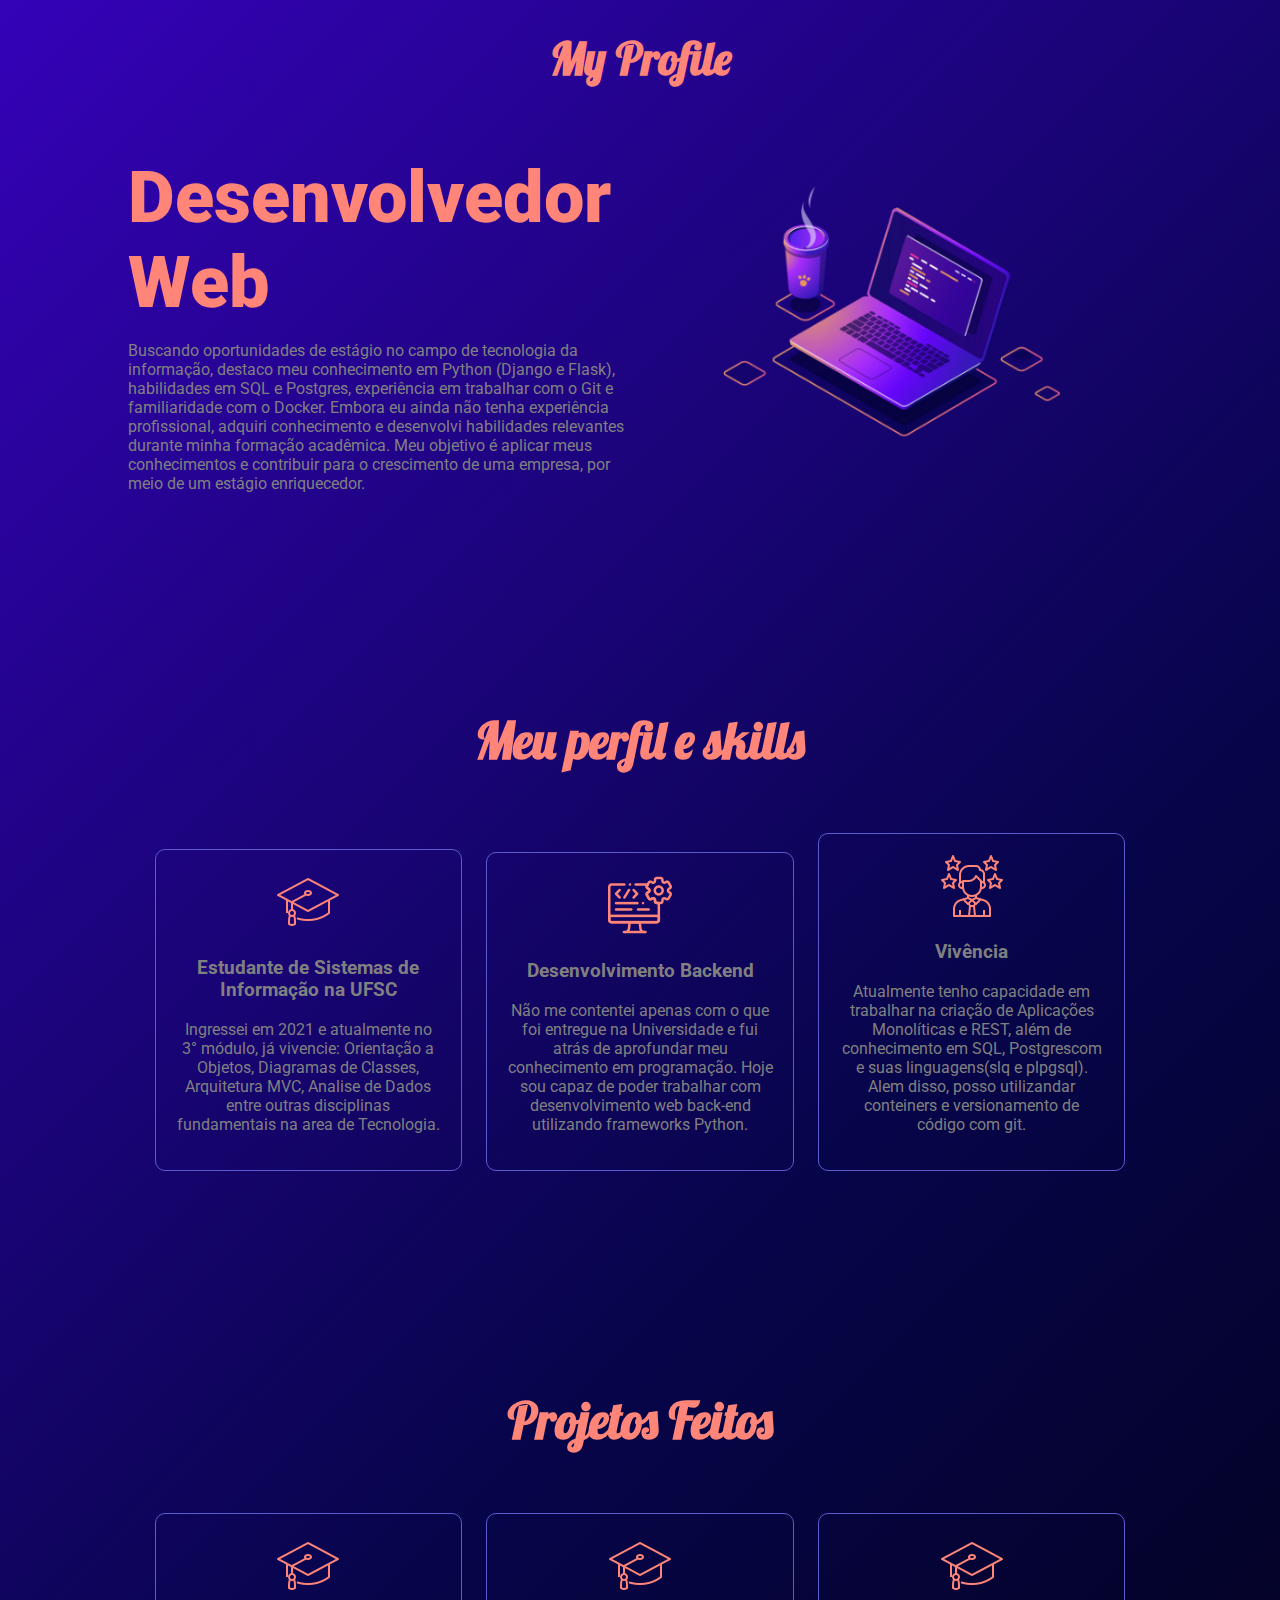
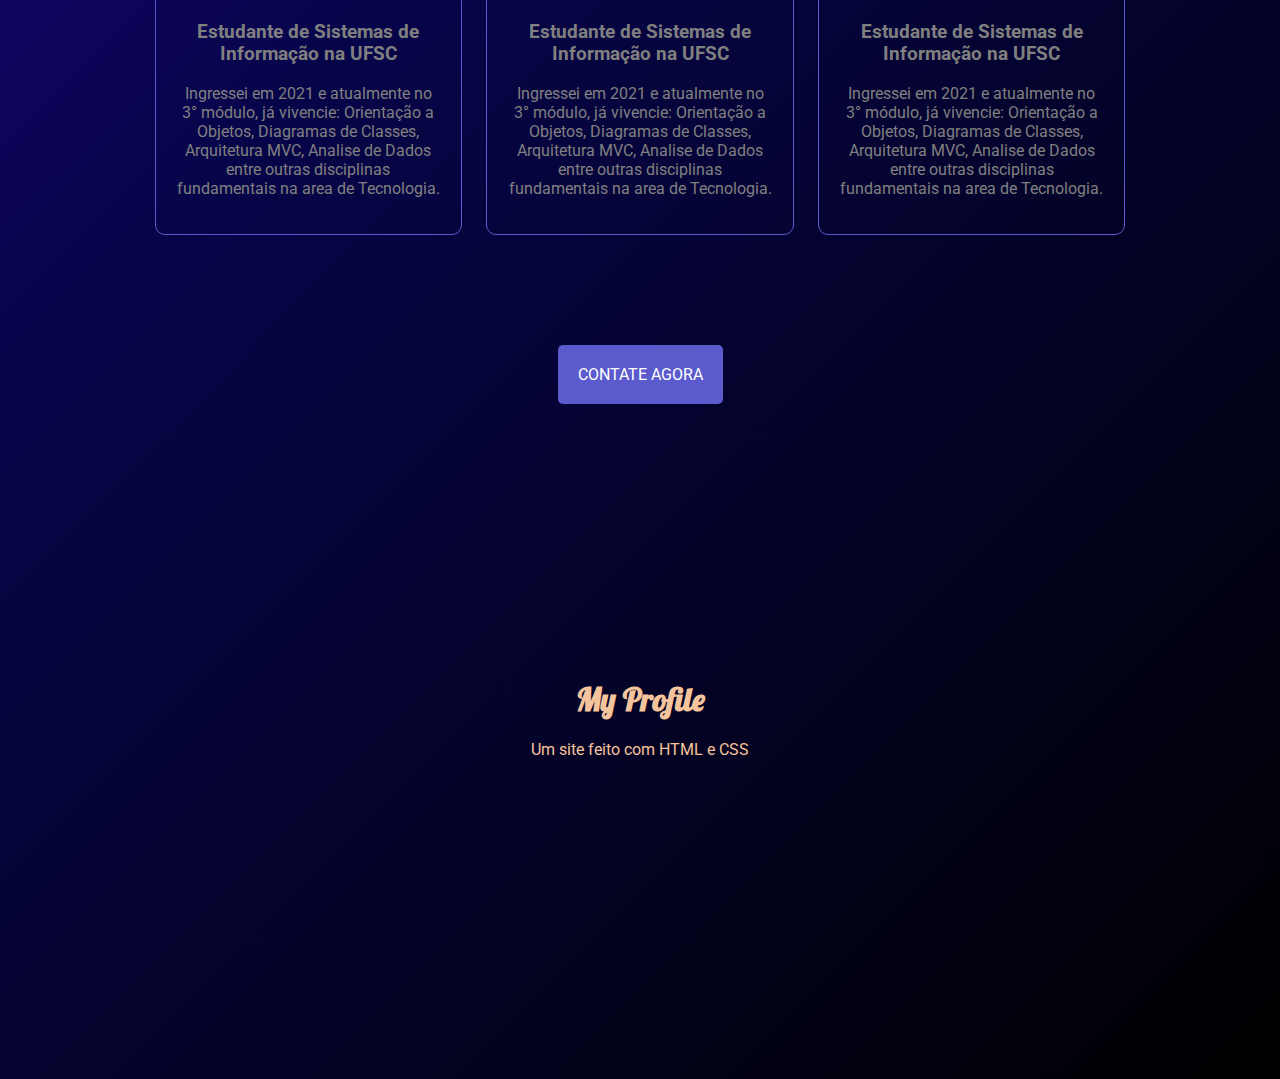
==== index.html @ 500d5094 "adicionando nova section" ====
<!DOCTYPE html>
<html lang="pt-br">
<head>
	<meta charset="UTF-8">
	<meta http-equiv="X-UA-Compatible" content="IE=edge">
	<meta name="viewport" content="width=device-width, initial-scale=1.0">
	<meta name="description" content="Um site de apresentação pessoal">
	<meta name="keywords" content="Python, CSS, HTML, Desenvolvedor Back-end">

	<link rel="stylesheet" href="css/estilo.css">
	<link rel="stylesheet" href="css/responsivo.css"> 
	<title>My Profile</title>
</head>
<body>
	<nav class="navbar">
		<div class="logo">
			<h1>My Profile</h1>
		</div>
		
	</nav>
	<header class="header">
		<div class="headline">
			<!-- tyle="font-size: 72px;" -->
			<h2>Desenvolvedor Web</h2>
			<p>Buscando oportunidades de estágio no campo de tecnologia da informação, 
				destaco meu conhecimento em Python (Django e Flask), habilidades em SQL 
				e Postgres, experiência em trabalhar com o Git e familiaridade com o Docker. 
				Embora eu ainda não tenha experiência profissional, adquiri conhecimento
				e desenvolvi habilidades relevantes durante minha formação acadêmica. 
				Meu objetivo é aplicar meus conhecimentos e contribuir para o crescimento 
				de uma empresa, por meio de um estágio enriquecedor. 
			</p>
		</div>
		<div class="img-headline">
			<img style="max-width: 90%;" src="image/Developer_.png" alt="">
		</div>
	</header>
	<section>
		<h2>Meu perfil e skills</h2>
		<div class="servicos">
			<div class="card">
				<div class="card-text">
					<img src="image/university.png">
					<h3>Estudante de Sistemas de Informação na UFSC</h3>
					<p>Ingressei em 2021 e atualmente no 3° módulo, já vivencie: 
						Orientação a Objetos, Diagramas de Classes, Arquitetura MVC, 
						Analise de Dados entre outras disciplinas fundamentais na area
						de Tecnologia.
					</p>
				</div>
				<!-- <div class="card-ocult">
					<h3>Previsão</h3>
					<p> A previsão de Formatura esta para o primeiro semestre de 2026.
					</p>
				</div> -->
			</div>
			<div class="card">
				<div class="card-text">
					<img src="image/desenvolvedor-de-software.png">
					<h3>Desenvolvimento Backend</h3>
					<p> Não me contentei apenas com o que foi entregue na Universidade e fui 
						atrás de aprofundar meu conhecimento em programação. Hoje sou capaz de poder
						trabalhar com desenvolvimento web back-end utilizando frameworks Python.
					</p>
				</div>
				<!-- <div class="card-ocult">
					<h3>Tecnologias como:</h3>
					<p>utilizando os frameworks: Django e Flask além de PostgreSQL, Docker, Sistema Operacional Linux,
						Git e Github.
					</p>
				</div> -->
			</div>
			<div class="card">
				<div class="card-text">
					<img src="image/experiencia.png">
					<h3>Vivência</h3>
					<p> Atualmente tenho capacidade em trabalhar na criação de Aplicações Monolíticas
						e REST, além de conhecimento em SQL, Postgrescom e suas linguagens(slq e plpgsql). 
						Alem disso, posso utilizandar conteiners e versionamento de código com git.
					</p>
				</div>
				<!-- <div class="card-ocult">
					<h3>Outro</h3>
					<p>Fora a bagagem teorica sobre estruturade dados, protocolos HTTP </p>
				</div> -->
			</div>
		</div>
	</section>

	<section>
		<h2>Projetos Feitos</h2>
		<div class="projects">
			<div class="card">
				<div class="card-text">
					<img src="image/university.png">
					<h3>Estudante de Sistemas de Informação na UFSC</h3>
					<p>Ingressei em 2021 e atualmente no 3° módulo, já vivencie: 
						Orientação a Objetos, Diagramas de Classes, Arquitetura MVC, 
						Analise de Dados entre outras disciplinas fundamentais na area
						de Tecnologia.
					</p>
				</div>
			</div>
			<div class="card">
				<div class="card-text">
					<img src="image/university.png">
					<h3>Estudante de Sistemas de Informação na UFSC</h3>
					<p>Ingressei em 2021 e atualmente no 3° módulo, já vivencie: 
						Orientação a Objetos, Diagramas de Classes, Arquitetura MVC, 
						Analise de Dados entre outras disciplinas fundamentais na area
						de Tecnologia.
					</p>
				</div>
			</div>
			<div class="card">
				<div class="card-text">
					<img src="image/university.png">
					<h3>Estudante de Sistemas de Informação na UFSC</h3>
					<p>Ingressei em 2021 e atualmente no 3° módulo, já vivencie: 
						Orientação a Objetos, Diagramas de Classes, Arquitetura MVC, 
						Analise de Dados entre outras disciplinas fundamentais na area
						de Tecnologia.
					</p>
				</div>
			</div>

		</div>
		<div class="buttom">
			<a href="https://www.linkedin.com/in/gabrielcorreaterra/" class="contact-btn">Contate Agora</a>
		</div>
	</section>

	<footer>
		<div class="logo-rodape">
			<h1>My Profile</h1>
			<p>Um site feito com HTML e CSS </p>
		</div>
	</footer>
</body>
</html>
---- css/estilo.css ----
@import url('https://fonts.googleapis.com/css2?family=Lobster&family=Roboto:ital,wght@0,100;0,300;0,400;0,500;0,700;0,900;1,100;1,300;1,400;1,500;1,700;1,900&display=swap');

*{
	box-sizing: border-box;        /* O box-sizing com o valor border-box faz com que o navegador não calcule a dimensão de um elemento somando bordas e margens com altura e largura. */
}

body{
	margin: 0;
	font-family: 'Roboto', sans-serif;
	/* background-color: #07054a; */
	background-image: linear-gradient(135deg,#3502b8, #07054a,black );
}

.navbar{
	height: 100px;
	display: flex;
	flex-flow: row wrap;
	justify-content:center;
	align-items: center;
}

.logo{
	flex:20%;
	/* border: 1px solid red; */
	/* margin-left: 0%; */
	text-align: center;
}

.logo h1{
	font-family: 'Lobster', cursive;
	color: #ff8578;
	font-size:45px;
}
.header{
	height: auto;
	display: flex;
	flex-flow: row wrap;
	justify-content: center;
	align-items: center;
}
.headline{
	margin-left: 10%;            
	flex: 40%;
}
.headline p {
	color: grey;
	text-align: left;
}
.headline h2{
	font-weight: 900;
	font-size: 72px;
	color: #ff8578;
	padding: 0;
	margin: 0;
}
.img-headline {
	margin-right: 10%;
	flex: 40%;
	/* border: 1px solid deeppink; */
	text-align: center;

}
section{
	display: inline-block;
	margin-top: 80px;
	/* border: 1px solid black; */
	margin-left: 5%;
	margin-right: 5%;
	width: 90%;
	text-align: center;
	padding: 5%;
	color: grey;
}
section h2{
	width: 100%;
	font-size: 50px;
	margin: 0;
	font-family:'Lobster', cursive;
	font-weight: bold;
	color:#ff8578;
}

.servicos{
	display: inline-block;
	margin-top: 5%;
}

.card{
	display: inline-block;
	width: 30%;
	padding: 20px;
	margin: 1%;
	border: 1px solid #5b5bcd;
	border-radius: 10px;
	cursor: default;
}

/* .card-ocult {
	display: none;
	
} */
/* isso é diferente de 'visibility ocunto ou hidden pois fica uma lacuna*/
/* 6:35:02 */
.card:hover {
	background-color: #5b5bcd;
	color: white;
	/* padding: 30px; */

}
/* .card:hover img{
	display: none;
} */
/* .card:hover .card-text{               sem espaçamento sem funcionalidade
	display: none;
} */
/* .card:hover .card-ocult{
	display: block;
	padding: 50px;
} */
.projects{
	display: inline-block;
	margin-top: 5%;
}
.buttom {
	margin: 100px;
	height: 100px;
}

.contact-btn {
	background: #5b5bcd;
	padding: 20px;
	color: white;
	text-transform: uppercase;
	border-radius: 5px;
	text-decoration: none;
	display: inline-block;
}

.contact-btn:hover {
	background: #ff8578;
}

footer{
	margin-top: 70px;
	height: 400px;
	/* background-image: linear-gradient(180deg,#5b5bcd,#3b3b96,black ); */
	text-align: center;
	/* border-top: 5px solid #5b5bcd; */

}
.logo-rodape{
	color: rgb(245, 196, 156);
}
.logo-rodape h1{
	font-family: 'Lobster', cursive;
	color: rgb(245, 196, 156);
}
---- css/responsivo.css ----
@media screen and (max-width:1000px){      /* a baixo de 1005 o que vai acontecer*/
	.navbar{
		position: relative;
	}
	
	.logo{
		margin: 0;
		text-align: center;
	}
	.header{
		padding-top: 50px;

	}
	.headline{
		flex: 100%;
		margin-right: 5%;
		text-align: center;
	}
	.headline p{
		text-align: center;
	}
	.img-headline{
		flex: 100%;
		padding: 5%;
		text-align: center;
	}
	.servicos{
		padding: 5%;
	}
	.card{
		width: 100%;
	}
}
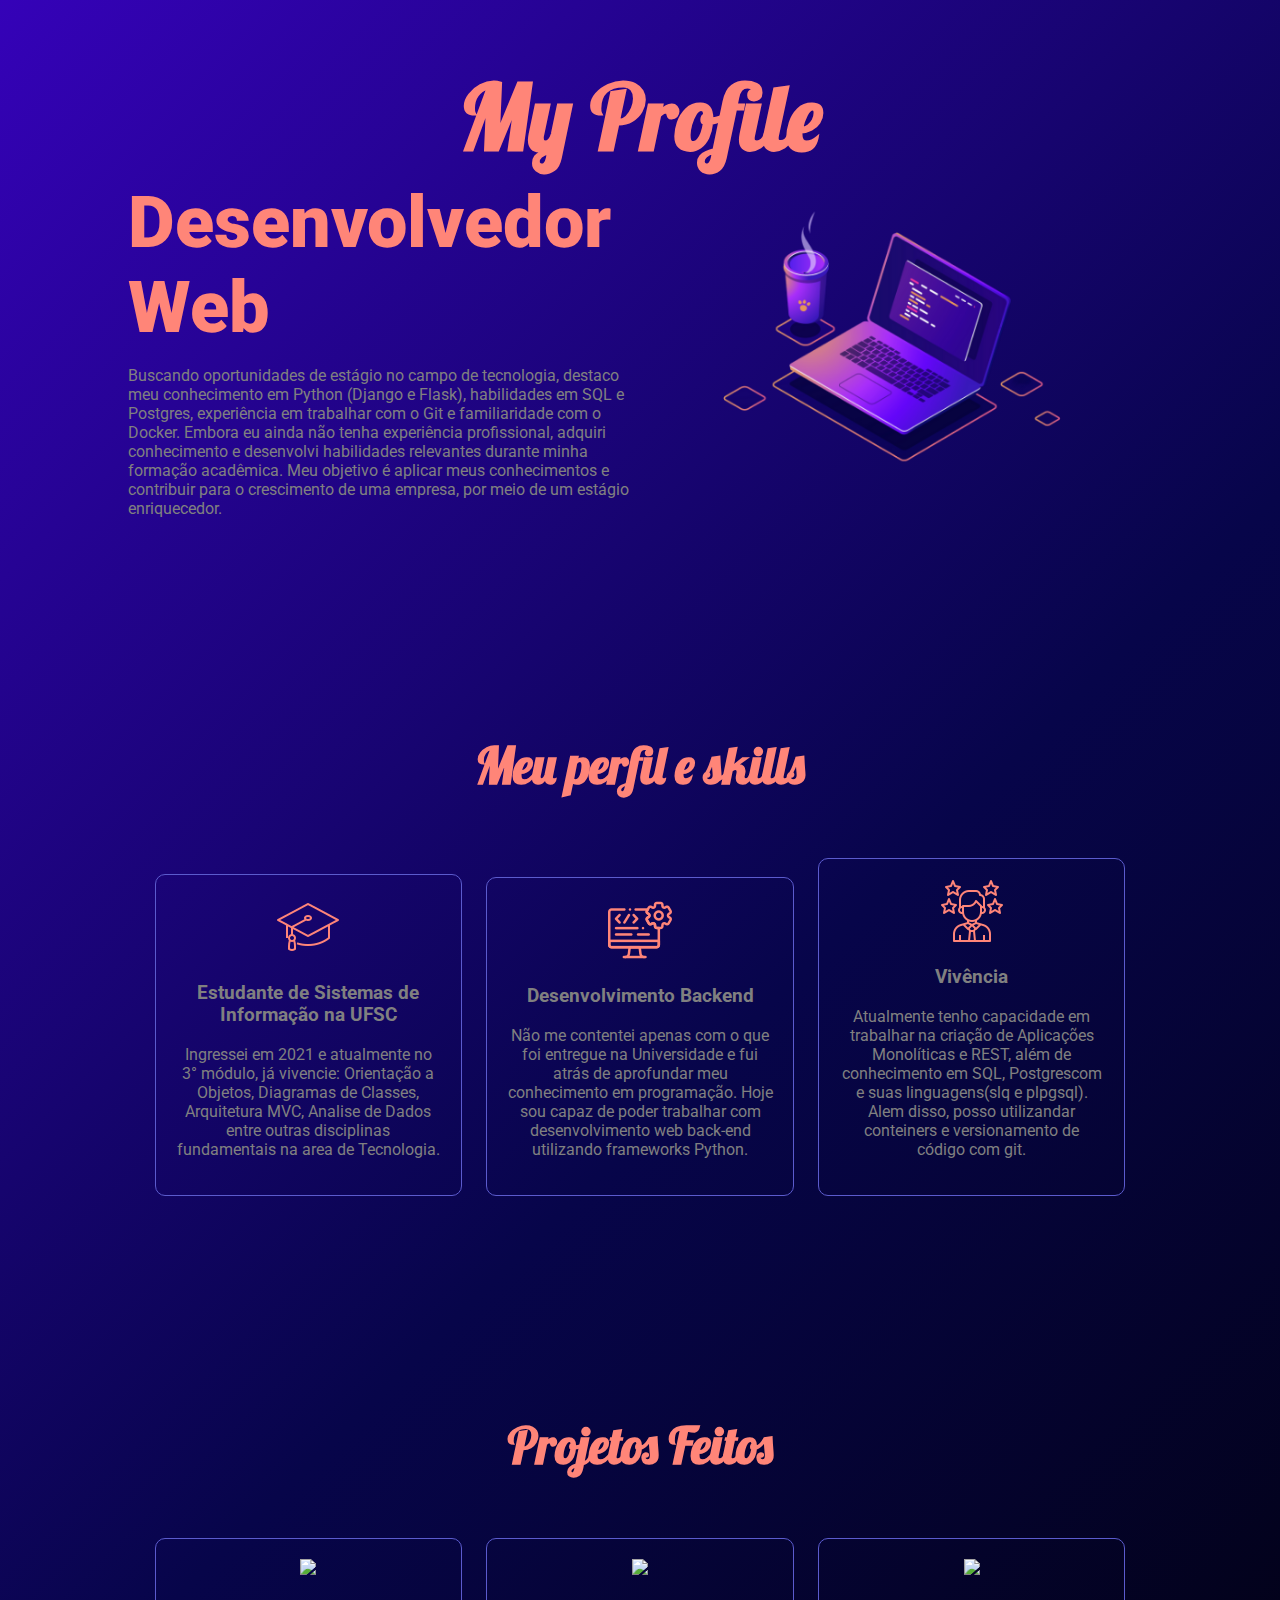
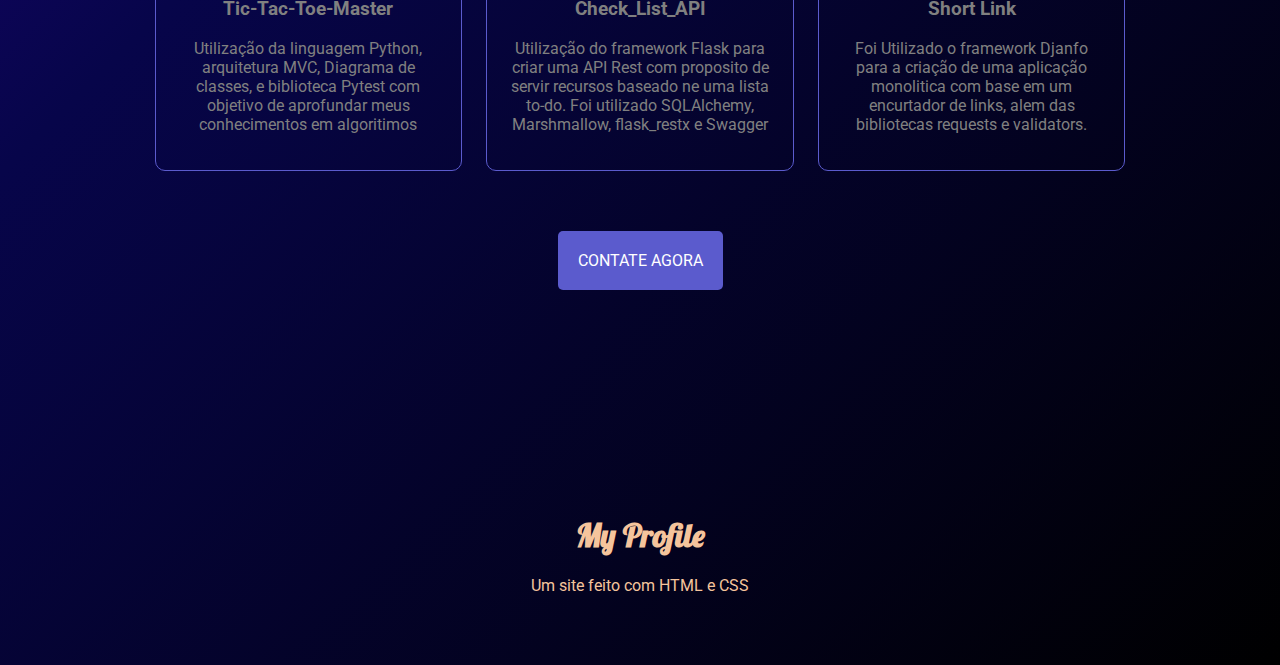
==== commit 6d03f81e: "responsividade" ====
--- a/index.html
+++ b/index.html
@@ -16,13 +16,11 @@
 		<div class="logo">
 			<h1>My Profile</h1>
 		</div>
-		
-	</nav>
+	</nav> 
 	<header class="header">
 		<div class="headline">
-			<!-- tyle="font-size: 72px;" -->
 			<h2>Desenvolvedor Web</h2>
-			<p>Buscando oportunidades de estágio no campo de tecnologia da informação, 
+			<p>Buscando oportunidades de estágio no campo de tecnologia, 
 				destaco meu conhecimento em Python (Django e Flask), habilidades em SQL 
 				e Postgres, experiência em trabalhar com o Git e familiaridade com o Docker. 
 				Embora eu ainda não tenha experiência profissional, adquiri conhecimento
@@ -48,11 +46,6 @@
 						de Tecnologia.
 					</p>
 				</div>
-				<!-- <div class="card-ocult">
-					<h3>Previsão</h3>
-					<p> A previsão de Formatura esta para o primeiro semestre de 2026.
-					</p>
-				</div> -->
 			</div>
 			<div class="card">
 				<div class="card-text">
@@ -63,12 +56,6 @@
 						trabalhar com desenvolvimento web back-end utilizando frameworks Python.
 					</p>
 				</div>
-				<!-- <div class="card-ocult">
-					<h3>Tecnologias como:</h3>
-					<p>utilizando os frameworks: Django e Flask além de PostgreSQL, Docker, Sistema Operacional Linux,
-						Git e Github.
-					</p>
-				</div> -->
 			</div>
 			<div class="card">
 				<div class="card-text">
@@ -79,10 +66,6 @@
 						Alem disso, posso utilizandar conteiners e versionamento de código com git.
 					</p>
 				</div>
-				<!-- <div class="card-ocult">
-					<h3>Outro</h3>
-					<p>Fora a bagagem teorica sobre estruturade dados, protocolos HTTP </p>
-				</div> -->
 			</div>
 		</div>
 	</section>
@@ -90,43 +73,39 @@
 	<section>
 		<h2>Projetos Feitos</h2>
 		<div class="projects">
-			<div class="card">
-				<div class="card-text">
-					<img src="image/university.png">
-					<h3>Estudante de Sistemas de Informação na UFSC</h3>
-					<p>Ingressei em 2021 e atualmente no 3° módulo, já vivencie: 
-						Orientação a Objetos, Diagramas de Classes, Arquitetura MVC, 
-						Analise de Dados entre outras disciplinas fundamentais na area
-						de Tecnologia.
+			<a href="https://github.com/GabrielTerra55/Tic-Tac-Toe-Master" class="card project" target="_blank" >
+				<div>
+					<img src="image/project.png">
+					<h3>Tic-Tac-Toe-Master</h3>
+					<p>Utilização da linguagem Python, arquitetura MVC, 
+						Diagrama de classes, e biblioteca Pytest com objetivo 
+						de aprofundar meus conhecimentos em algoritimos
 					</p>
 				</div>
-			</div>
-			<div class="card">
-				<div class="card-text">
-					<img src="image/university.png">
-					<h3>Estudante de Sistemas de Informação na UFSC</h3>
-					<p>Ingressei em 2021 e atualmente no 3° módulo, já vivencie: 
-						Orientação a Objetos, Diagramas de Classes, Arquitetura MVC, 
-						Analise de Dados entre outras disciplinas fundamentais na area
-						de Tecnologia.
+			</a>
+			<a href="https://github.com/GabrielTerra55/Check_list_API" class="card project" target="_blank">
+				<div>
+					<img src="image/project.png">
+					<h3>Check_List_API</h3>
+					<p>Utilização do framework Flask para criar uma API Rest com 
+						proposito de servir recursos baseado ne uma lista to-do.
+						Foi utilizado SQLAlchemy, Marshmallow, flask_restx e Swagger
 					</p>
 				</div>
-			</div>
-			<div class="card">
-				<div class="card-text">
-					<img src="image/university.png">
-					<h3>Estudante de Sistemas de Informação na UFSC</h3>
-					<p>Ingressei em 2021 e atualmente no 3° módulo, já vivencie: 
-						Orientação a Objetos, Diagramas de Classes, Arquitetura MVC, 
-						Analise de Dados entre outras disciplinas fundamentais na area
-						de Tecnologia.
+			</a>
+			<a href="https://github.com/GabrielTerra55/Short_Link" class="card project" target="_blank">
+				<div >
+					<img src="image/project.png">
+					<h3>Short Link</h3>
+					<p> Foi Utilizado o framework Djanfo para a criação de uma 
+						aplicação monolitica com base em um encurtador de links, 
+						alem das bibliotecas requests e validators.
 					</p>
 				</div>
-			</div>
-
+			</a>
 		</div>
 		<div class="buttom">
-			<a href="https://www.linkedin.com/in/gabrielcorreaterra/" class="contact-btn">Contate Agora</a>
+			<a href="https://www.linkedin.com/in/gabrielcorreaterra/" class="contact-btn" >Contate Agora</a>
 		</div>
 	</section>
 
--- a/css/estilo.css
+++ b/css/estilo.css
@@ -13,20 +13,15 @@
 
 .navbar{
 	height: 100px;
+	width: auto;
 	display: flex;
 	flex-flow: row wrap;
 	justify-content:center;
 	align-items: center;
+	margin-bottom: 25px;
 }
 
 .logo{
-	flex:20%;
-	/* border: 1px solid red; */
-	/* margin-left: 0%; */
-	text-align: center;
-}
-
-.logo h1{
 	font-family: 'Lobster', cursive;
 	color: #ff8578;
 	font-size:45px;
@@ -39,7 +34,7 @@
 	align-items: center;
 }
 .headline{
-	margin-left: 10%;            
+	margin-left: 10%;             
 	flex: 40%;
 }
 .headline p {
@@ -93,36 +88,25 @@
 	border: 1px solid #5b5bcd;
 	border-radius: 10px;
 	cursor: default;
+	text-decoration: none;
 }
-
-/* .card-ocult {
-	display: none;
-	
-} */
-/* isso é diferente de 'visibility ocunto ou hidden pois fica uma lacuna*/
-/* 6:35:02 */
 .card:hover {
 	background-color: #5b5bcd;
 	color: white;
 	/* padding: 30px; */
 
 }
-/* .card:hover img{
-	display: none;
-} */
-/* .card:hover .card-text{               sem espaçamento sem funcionalidade
-	display: none;
-} */
-/* .card:hover .card-ocult{
-	display: block;
-	padding: 50px;
-} */
+
 .projects{
 	display: inline-block;
 	margin-top: 5%;
 }
+.project{
+	color: gray;
+	cursor: pointer;
+}
 .buttom {
-	margin: 100px;
+	margin: 50px;
 	height: 100px;
 }
 
@@ -142,11 +126,8 @@
 
 footer{
 	margin-top: 70px;
-	height: 400px;
-	/* background-image: linear-gradient(180deg,#5b5bcd,#3b3b96,black ); */
+	height: 150px;
 	text-align: center;
-	/* border-top: 5px solid #5b5bcd; */
-
 }
 .logo-rodape{
 	color: rgb(245, 196, 156);
--- a/css/responsivo.css
+++ b/css/responsivo.css
@@ -1,4 +1,4 @@
-@media screen and (max-width:1000px){      /* a baixo de 1005 o que vai acontecer*/
+@media screen and (max-width:1024px){   
 	.navbar{
 		position: relative;
 	}
@@ -16,6 +16,7 @@
 		margin-right: 5%;
 		text-align: center;
 	}
+	
 	.headline p{
 		text-align: center;
 	}
@@ -24,10 +25,58 @@
 		padding: 5%;
 		text-align: center;
 	}
-	.servicos{
-		padding: 5%;
-	}
 	.card{
 		width: 100%;
 	}
-}+}
+@media (max-width: 768px) {
+	body {
+	  font-size: 14px;
+	}
+  
+	.navbar {
+	  height: 80px;
+	}
+  
+	.logo {
+	  font-size: 30px;
+	}
+  
+	.headline {
+		display: none;
+	  } 
+
+  
+	.img-headline {
+	  margin-right: 0;
+	  flex: 100%;
+	}
+  
+	section {
+	  margin-top: 40px;
+	  padding: 2%;
+	}
+  
+	section h2 {
+	  font-size: 40px;
+	}
+  
+	.card {
+	  width: 100%;
+	  margin: 2% 0;
+	}
+  
+	.buttom {
+	  margin: 30px;
+	  height: 80px;
+	}
+  
+	footer {
+	  margin-top: 50px;
+	  height: 300px;
+	}
+  
+	.logo-rodape h1 {
+	  font-size: 30px;
+	}
+  }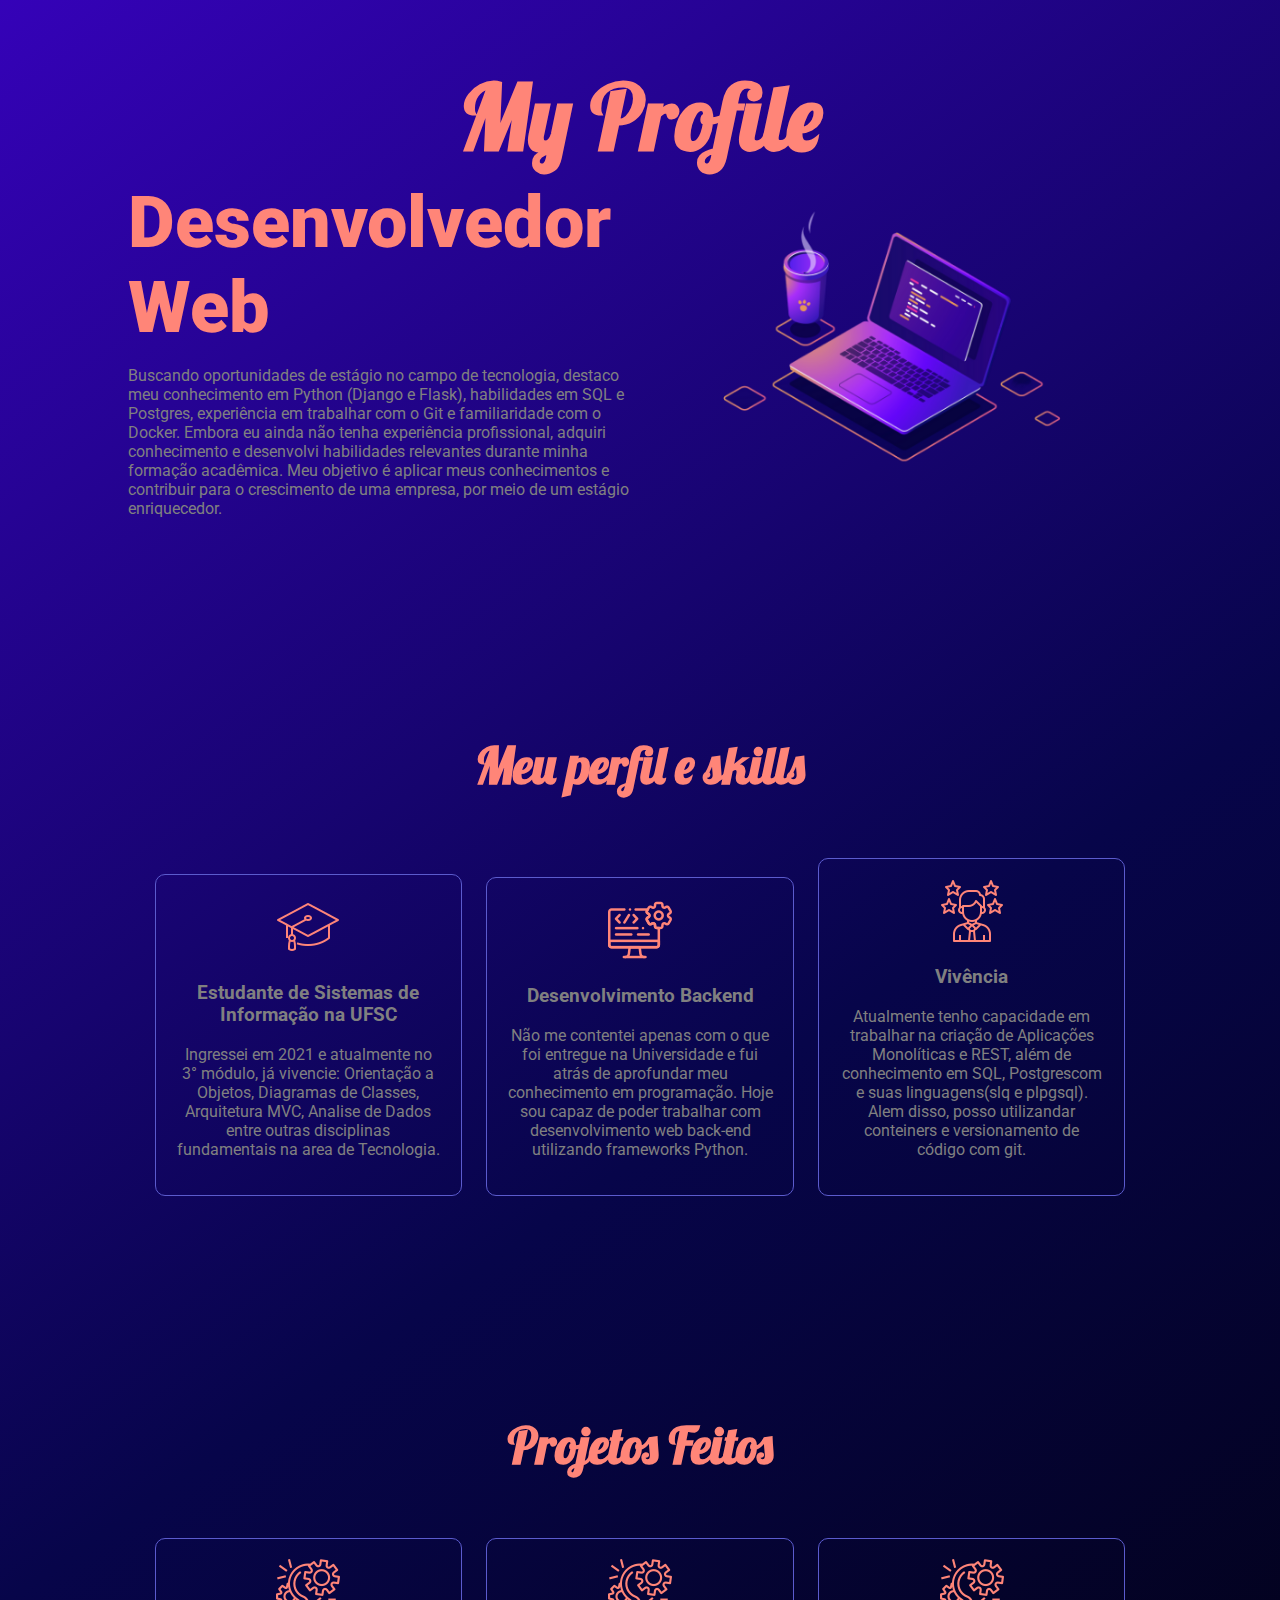
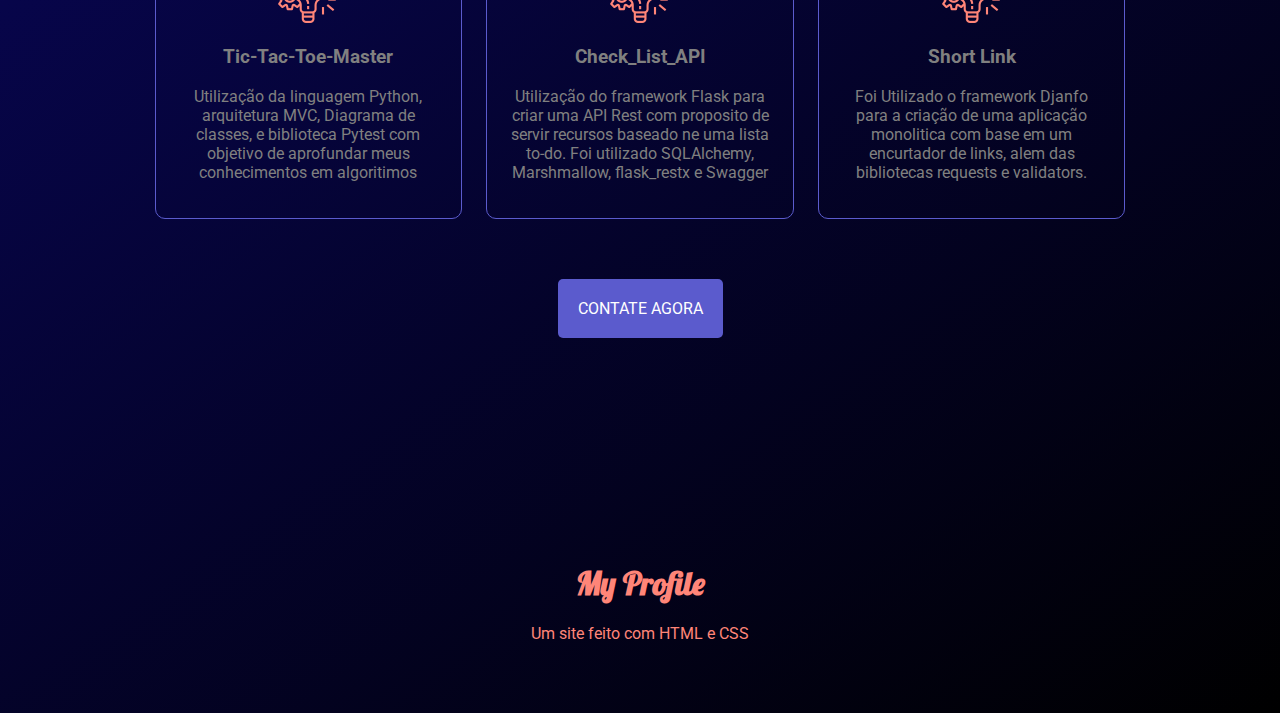
==== commit e2cac293: "icone e formatação" ====
--- a/index.html
+++ b/index.html
@@ -7,6 +7,7 @@
 	<meta name="description" content="Um site de apresentação pessoal">
 	<meta name="keywords" content="Python, CSS, HTML, Desenvolvedor Back-end">
 
+	<link rel="icon" href="image/code.png" type="image/png">
 	<link rel="stylesheet" href="css/estilo.css">
 	<link rel="stylesheet" href="css/responsivo.css"> 
 	<title>My Profile</title>
@@ -30,7 +31,7 @@
 			</p>
 		</div>
 		<div class="img-headline">
-			<img style="max-width: 90%;" src="image/Developer_.png" alt="">
+			<img style="max-width: 90%;" src="image/Developer_.png" alt="Developer">
 		</div>
 	</header>
 	<section>
@@ -38,7 +39,7 @@
 		<div class="servicos">
 			<div class="card">
 				<div class="card-text">
-					<img src="image/university.png">
+					<img src="image/university.png" alt="university">
 					<h3>Estudante de Sistemas de Informação na UFSC</h3>
 					<p>Ingressei em 2021 e atualmente no 3° módulo, já vivencie: 
 						Orientação a Objetos, Diagramas de Classes, Arquitetura MVC, 
@@ -59,7 +60,7 @@
 			</div>
 			<div class="card">
 				<div class="card-text">
-					<img src="image/experiencia.png">
+					<img src="image/experiencia.png" alt="Experiencia">
 					<h3>Vivência</h3>
 					<p> Atualmente tenho capacidade em trabalhar na criação de Aplicações Monolíticas
 						e REST, além de conhecimento em SQL, Postgrescom e suas linguagens(slq e plpgsql). 
@@ -75,7 +76,7 @@
 		<div class="projects">
 			<a href="https://github.com/GabrielTerra55/Tic-Tac-Toe-Master" class="card project" target="_blank" >
 				<div>
-					<img src="image/project.png">
+					<img src="image/project.png" alt="Project">
 					<h3>Tic-Tac-Toe-Master</h3>
 					<p>Utilização da linguagem Python, arquitetura MVC, 
 						Diagrama de classes, e biblioteca Pytest com objetivo 
@@ -85,7 +86,7 @@
 			</a>
 			<a href="https://github.com/GabrielTerra55/Check_list_API" class="card project" target="_blank">
 				<div>
-					<img src="image/project.png">
+					<img src="image/project.png" alt="Project">
 					<h3>Check_List_API</h3>
 					<p>Utilização do framework Flask para criar uma API Rest com 
 						proposito de servir recursos baseado ne uma lista to-do.
@@ -95,7 +96,7 @@
 			</a>
 			<a href="https://github.com/GabrielTerra55/Short_Link" class="card project" target="_blank">
 				<div >
-					<img src="image/project.png">
+					<img src="image/project.png" alt="Project">
 					<h3>Short Link</h3>
 					<p> Foi Utilizado o framework Djanfo para a criação de uma 
 						aplicação monolitica com base em um encurtador de links, 
--- a/css/estilo.css
+++ b/css/estilo.css
@@ -8,7 +8,7 @@
 	margin: 0;
 	font-family: 'Roboto', sans-serif;
 	/* background-color: #07054a; */
-	background-image: linear-gradient(135deg,#3502b8, #07054a,black );
+	background-image: linear-gradient(145deg,#3502b8, #07054a,black );
 }
 
 .navbar{
@@ -130,9 +130,8 @@
 	text-align: center;
 }
 .logo-rodape{
-	color: rgb(245, 196, 156);
+	color: #ff8578;
 }
 .logo-rodape h1{
 	font-family: 'Lobster', cursive;
-	color: rgb(245, 196, 156);
 }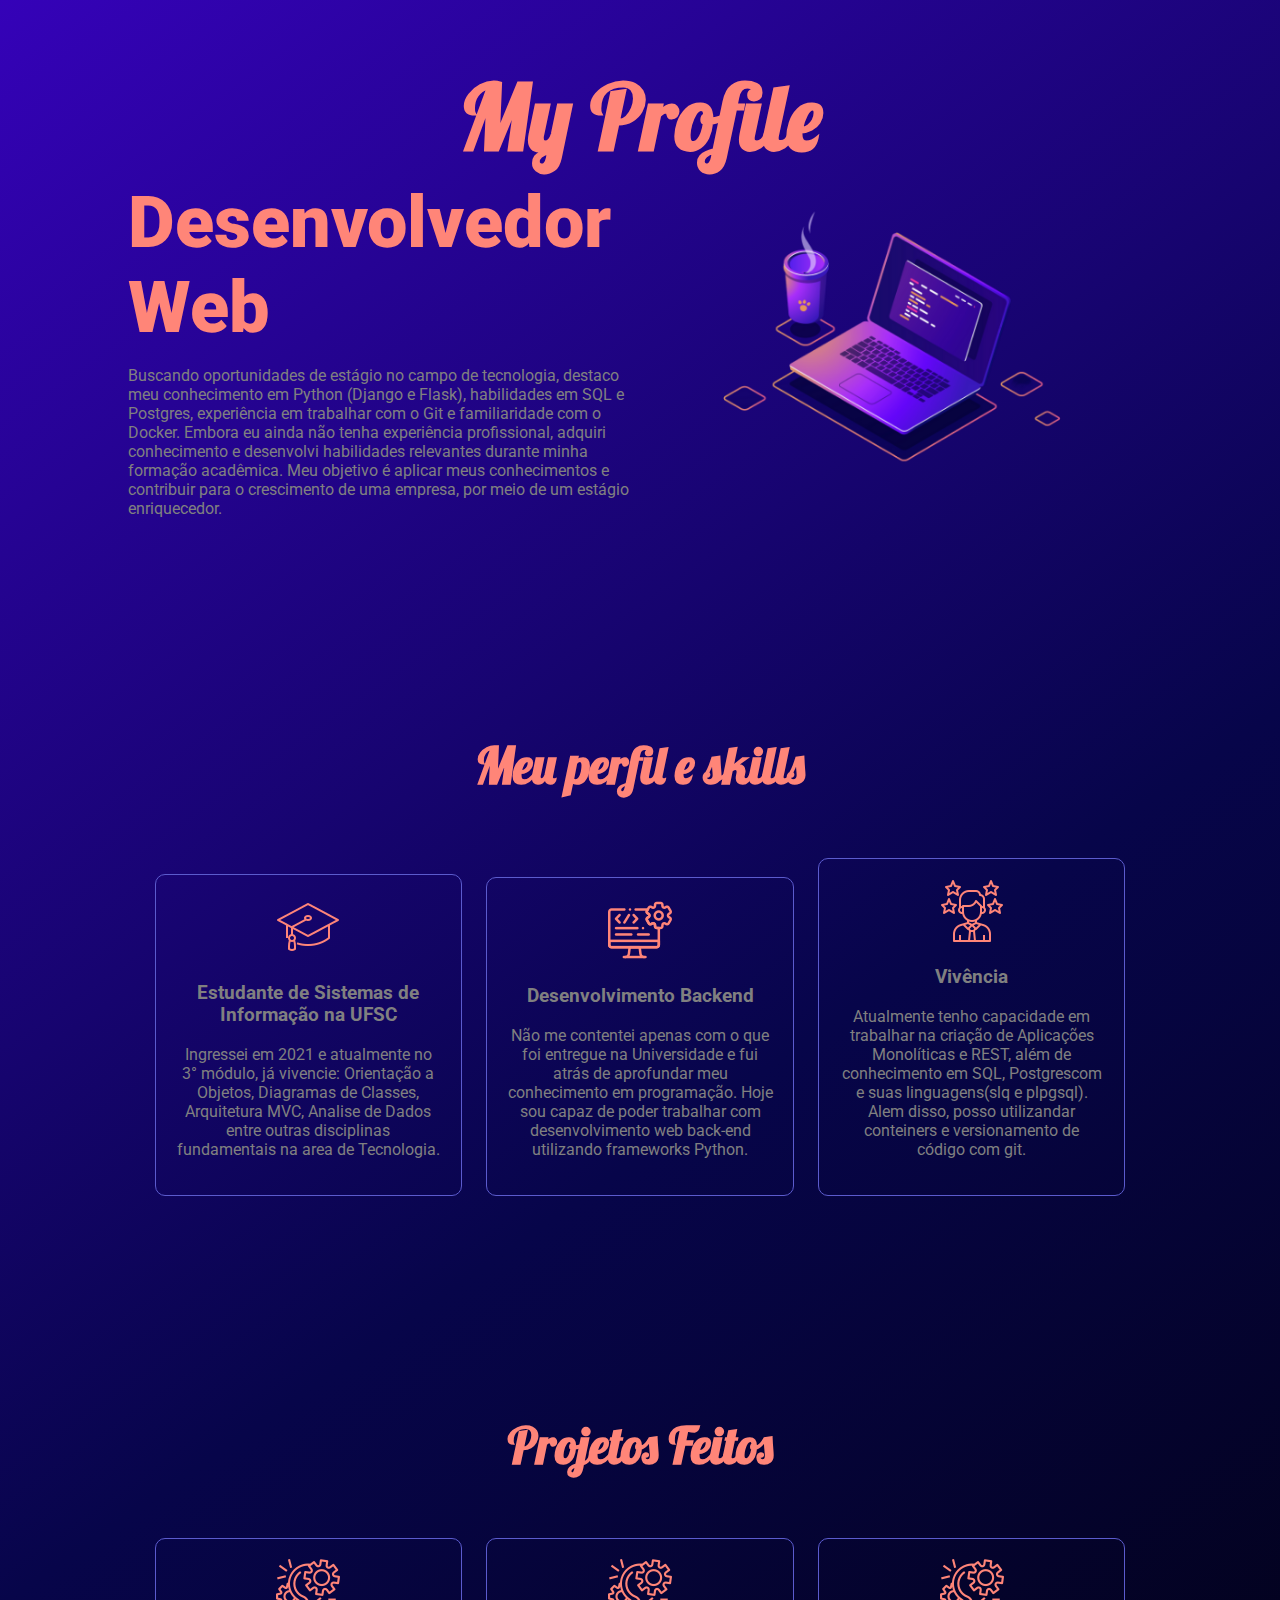
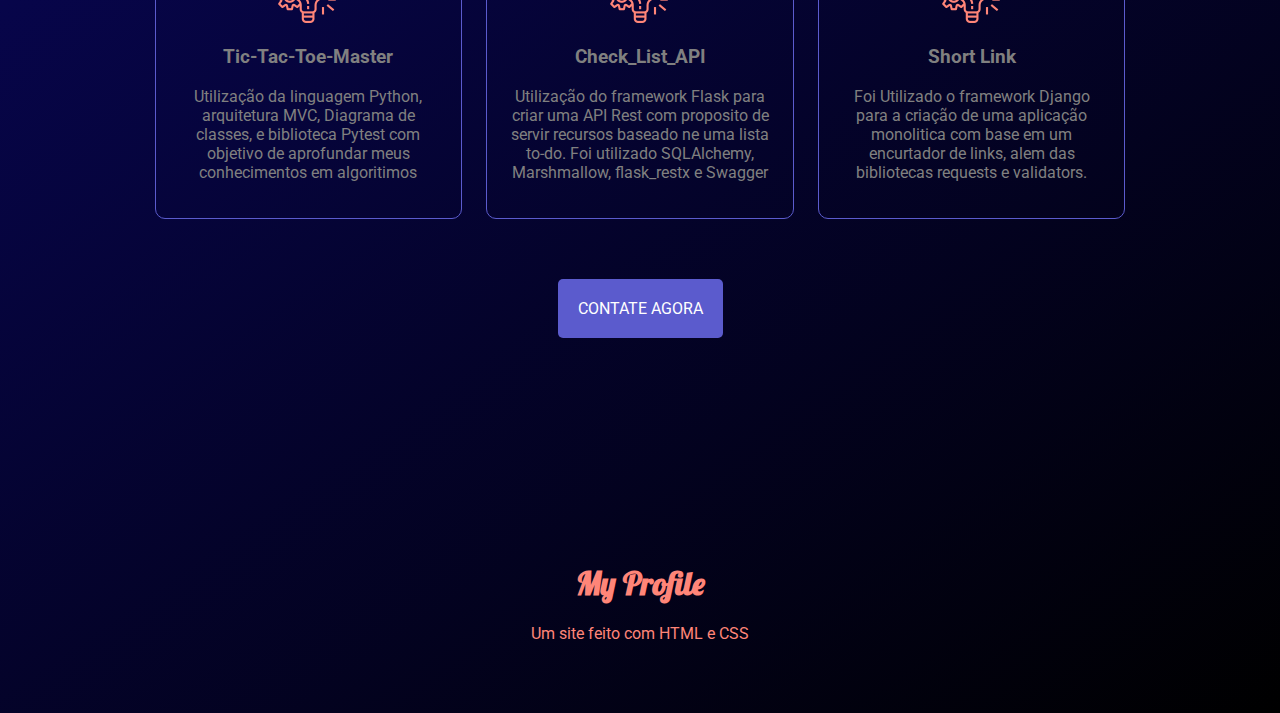
==== commit 4b50beac: "correção ortográfica" ====
--- a/index.html
+++ b/index.html
@@ -98,7 +98,7 @@
 				<div >
 					<img src="image/project.png" alt="Project">
 					<h3>Short Link</h3>
-					<p> Foi Utilizado o framework Djanfo para a criação de uma 
+					<p> Foi Utilizado o framework Django para a criação de uma 
 						aplicação monolitica com base em um encurtador de links, 
 						alem das bibliotecas requests e validators.
 					</p>
@@ -117,4 +117,4 @@
 		</div>
 	</footer>
 </body>
-</html>+</html>
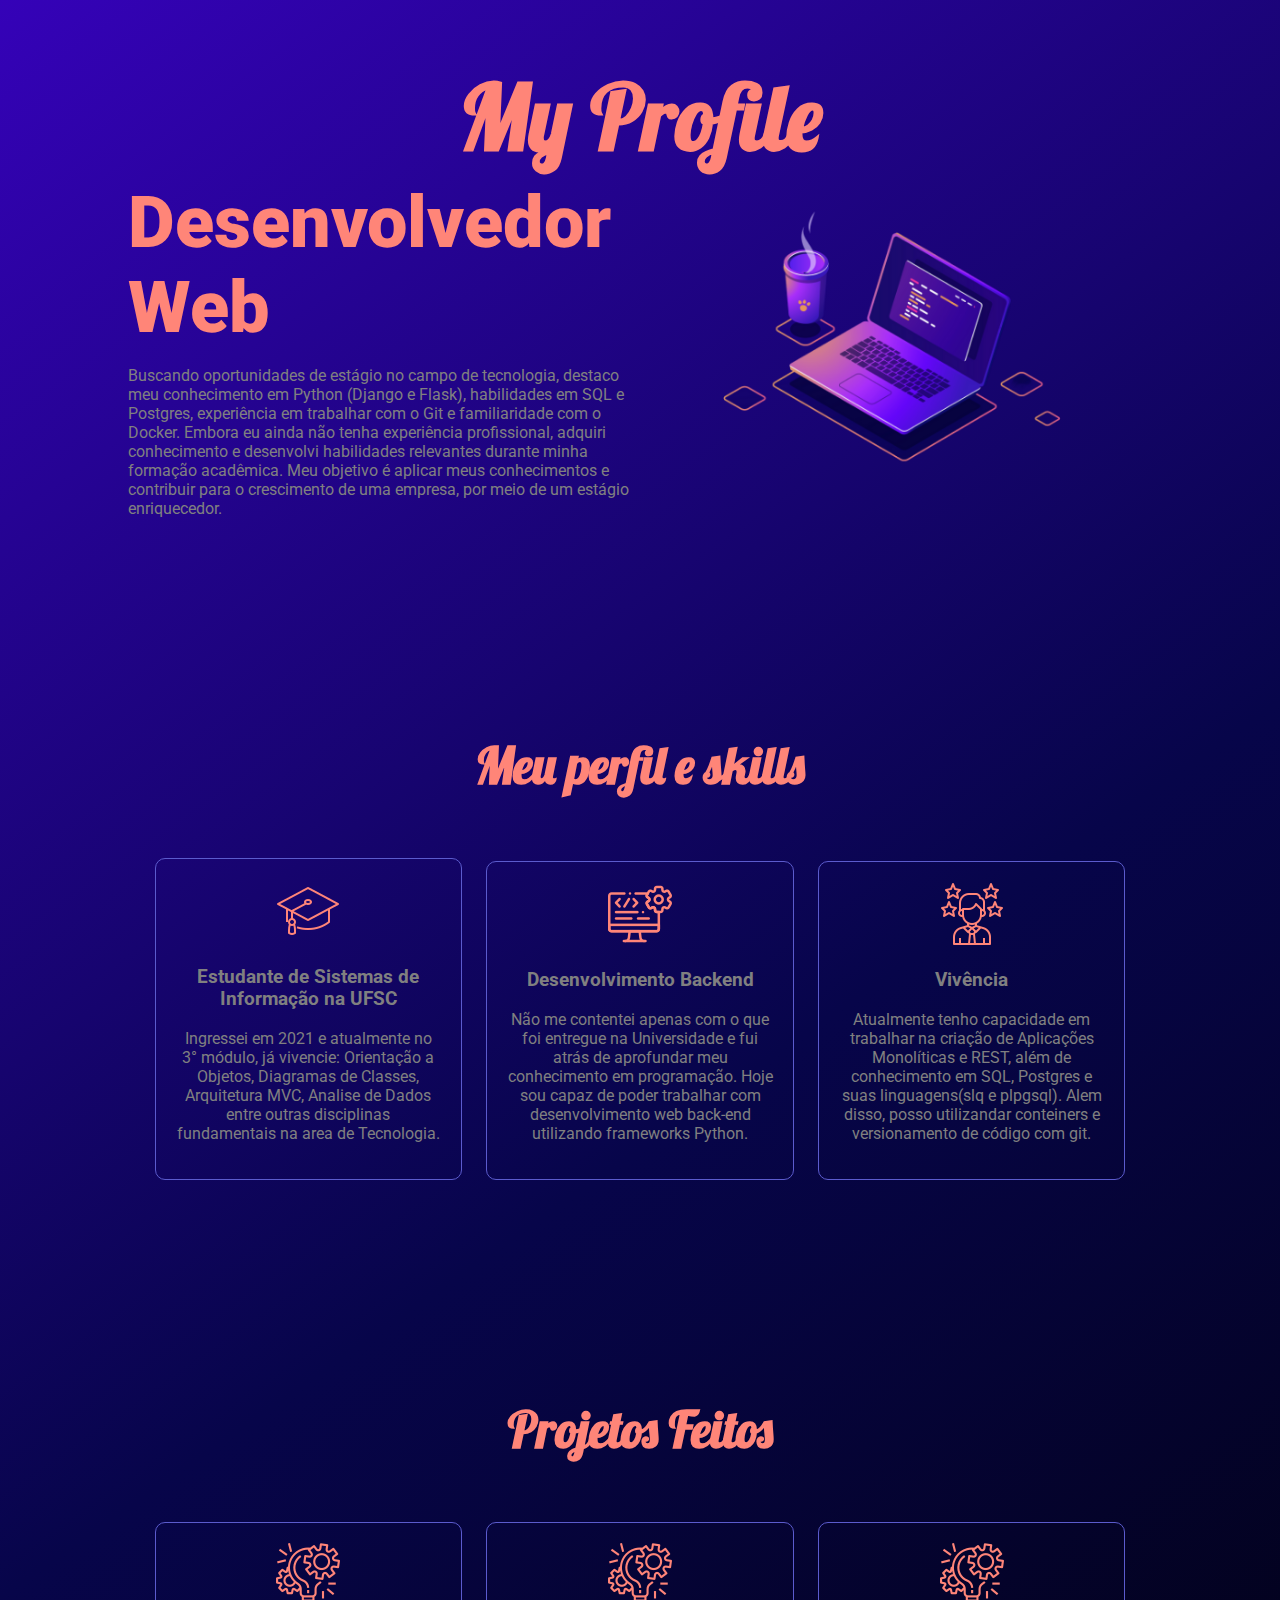
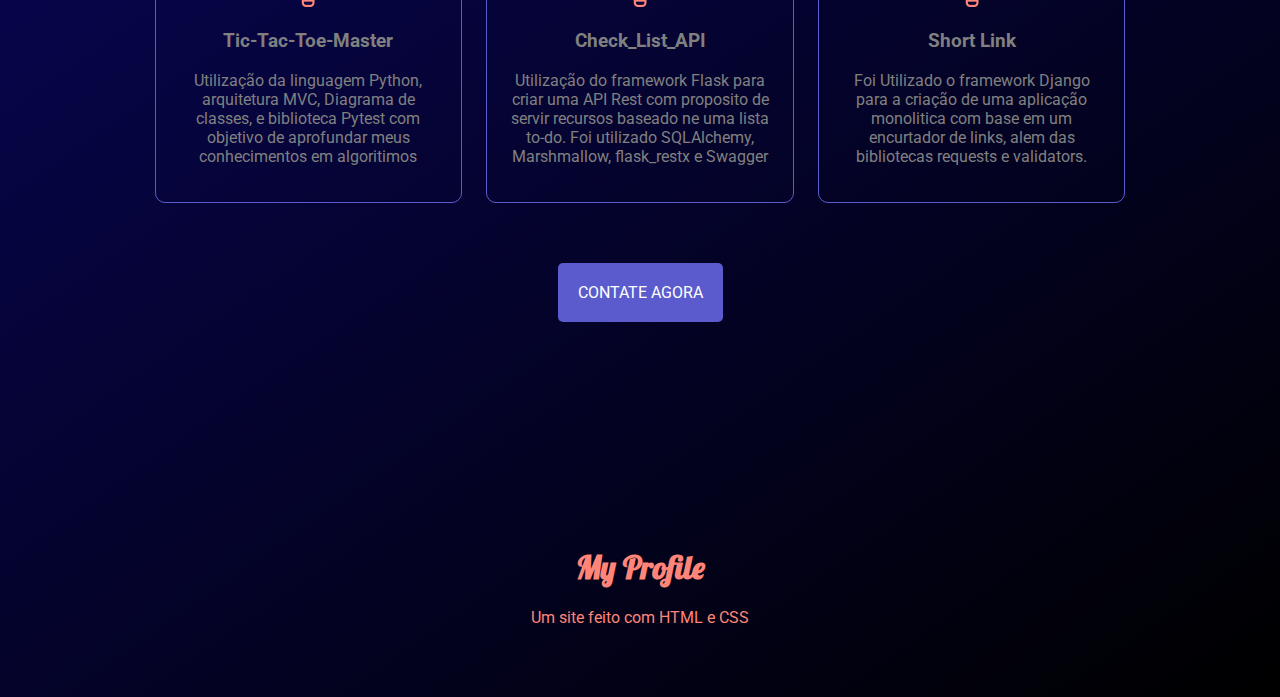
==== commit 75062725: "Atualizar o index.html" ====
--- a/index.html
+++ b/index.html
@@ -63,7 +63,7 @@
 					<img src="image/experiencia.png" alt="Experiencia">
 					<h3>Vivência</h3>
 					<p> Atualmente tenho capacidade em trabalhar na criação de Aplicações Monolíticas
-						e REST, além de conhecimento em SQL, Postgrescom e suas linguagens(slq e plpgsql). 
+						e REST, além de conhecimento em SQL, Postgres e suas linguagens(slq e plpgsql). 
 						Alem disso, posso utilizandar conteiners e versionamento de código com git.
 					</p>
 				</div>
